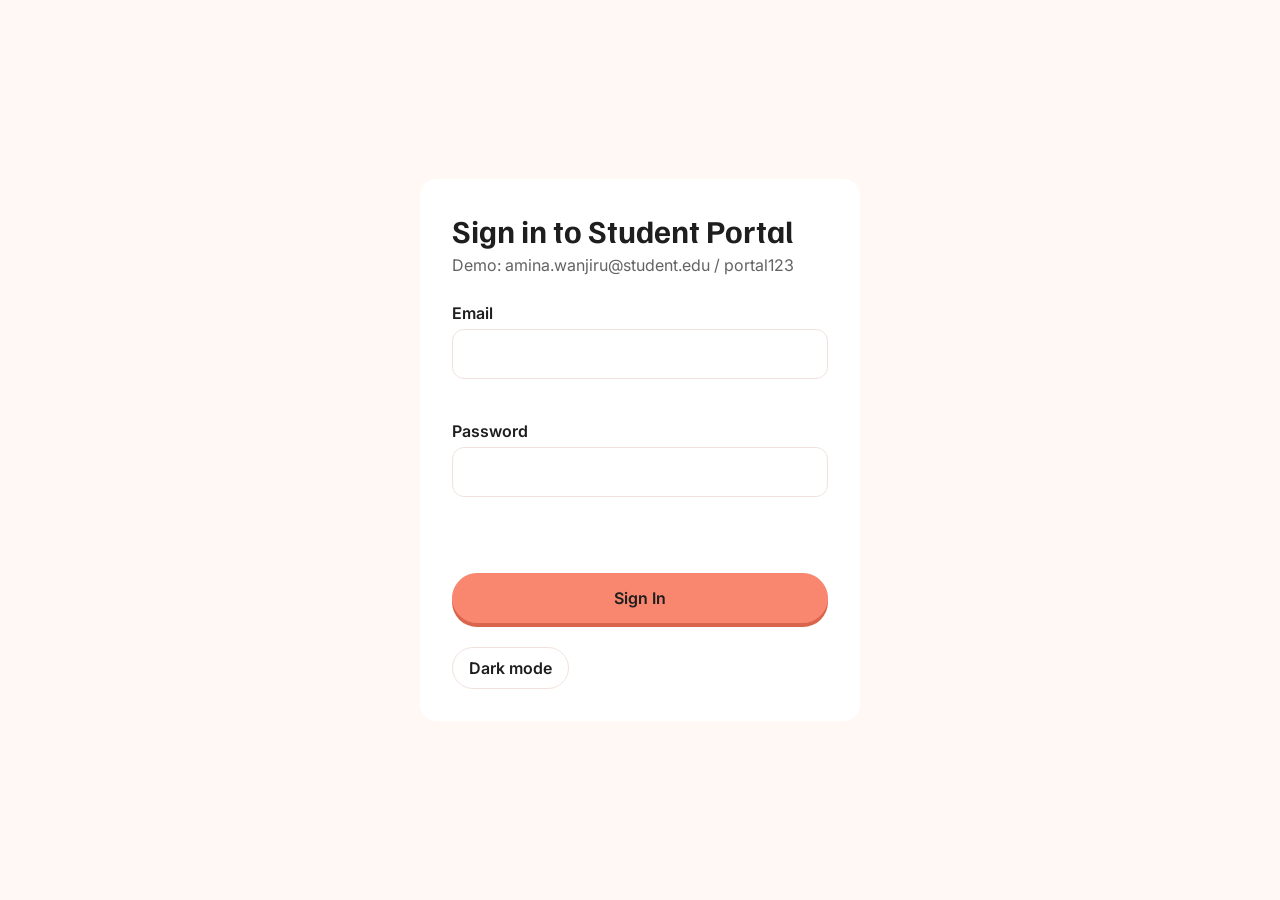
==== dynamic-student-portal/login.html @ c0ee113d "Add dynamic-student-portal project subfolder" ====
<!DOCTYPE html>
<html lang="en">
<head>
  <meta charset="UTF-8">
  <meta name="viewport" content="width=device-width, initial-scale=1">
  <title>Sign in - Student Portal</title>
  <link href="https://fonts.googleapis.com/css2?family=Familjen+Grotesk:wght@600;700&family=Inter:wght@400;500;600&display=swap" rel="stylesheet">
  <link rel="stylesheet" href="css/style.css">
  <link rel="stylesheet" href="css/forms.css">
</head>
<body class="login-page" data-page="login">
  <main class="login-card">
    <h1>Sign in to Student Portal</h1>
    <p class="muted">Demo: amina.wanjiru@student.edu / portal123</p>
    <form class="form" id="login-form" novalidate>
      <div class="field"><label for="email">Email</label><input id="email" name="email" type="email" autocomplete="username"><p class="error" id="email-error"></p></div>
      <div class="field"><label for="password">Password</label><input id="password" name="password" type="password" autocomplete="current-password"><p class="error" id="password-error"></p></div>
      <p class="error" id="login-error" role="alert"></p>
      <button class="btn btn-primary" type="submit">Sign In</button>
    </form>
    <button class="btn" id="theme-toggle" type="button" style="margin-top:var(--s4)">Dark mode</button>
  </main>
  <script src="js/portal-data.js"></script>
  <script src="js/validation.js"></script>
  <script src="js/app.js"></script>
</body>
</html>
---- dynamic-student-portal/css/style.css ----
:root{--ink:#1E1E1E;--muted:#636363;--accent:#F9876F;--accent-hover:#F4694D;--canvas:#FFF8F4;--surface:#FFFFFF;--line:#F1E3DC;--soft:#FDEEE8;--danger:#B3261E;
--s1:4px;--s2:8px;--s3:16px;--s4:24px;--s5:32px;--s6:48px;--r:16px;
--sans:'Inter',system-ui,-apple-system,'Segoe UI',Ubuntu,sans-serif;--head:'Familjen Grotesk','Inter',system-ui,Ubuntu,sans-serif;--mono:ui-monospace,'Ubuntu Mono','DejaVu Sans Mono',monospace}
[data-theme="dark"]{--ink:#F6EDE8;--muted:#B5A9A3;--canvas:#161210;--surface:#211B18;--line:#332B27;--soft:#2C221E;--danger:#FF8A80}
*{box-sizing:border-box;margin:0}
body{font-family:var(--sans);background:var(--canvas);color:var(--ink);line-height:1.5;min-height:100vh;display:flex;flex-direction:column}
h1,h2,h3{font-family:var(--head);font-weight:700;line-height:1.2}
h1{font-size:2rem}h2{font-size:1.25rem}h3{font-size:1rem}
code,.mono{font-family:var(--mono);font-size:.875em}
.muted{color:var(--muted)}
a{color:inherit}
:focus-visible{outline:3px solid var(--accent);outline-offset:2px}
.site-header{display:flex;flex-wrap:wrap;align-items:center;gap:var(--s3);padding:var(--s3) var(--s4);background:var(--surface);border-bottom:1px solid var(--line)}
.brand{font-family:var(--head);font-weight:700;font-size:1.25rem;text-decoration:none;margin-right:auto}
.site-header nav{display:flex;gap:var(--s1);flex-wrap:wrap}
.site-header nav a{padding:var(--s2) var(--s3);border-radius:999px;text-decoration:none;color:var(--muted);font-weight:500}
.site-header nav a:hover{background:var(--soft);color:var(--ink)}
.site-header nav a[aria-current="page"]{background:var(--accent);color:#1E1E1E;font-weight:600}
.tools{display:flex;gap:var(--s2)}
.container{width:100%;max-width:1100px;margin:0 auto;padding:var(--s5) var(--s4);flex:1}
.container>h1{margin-bottom:var(--s1)}
.container>p.muted{margin-bottom:var(--s5)}
.site-footer{padding:var(--s4);text-align:center;color:var(--muted);font-size:.875rem}
.btn{font:inherit;font-weight:600;padding:var(--s2) var(--s3);border-radius:999px;border:1px solid var(--line);background:var(--surface);color:var(--ink);cursor:pointer}
.btn:hover{background:var(--soft)}
.btn-primary{background:var(--accent);border-color:var(--accent);color:#1E1E1E;padding:12px var(--s4);font-size:1rem;box-shadow:0 4px 0 #D9654C;transition:transform .1s,box-shadow .1s}
.btn-primary:hover{background:var(--accent-hover)}
.btn-primary:active{transform:translateY(3px);box-shadow:0 1px 0 #D9654C}
.btn[disabled]{opacity:.5;cursor:not-allowed}
.status{font-size:.875rem;font-weight:600;color:var(--ink);background:var(--soft);padding:2px var(--s2);border-radius:var(--s2)}
.error{color:var(--danger);font-size:.875rem;min-height:1.25rem}
.banner{padding:var(--s3);background:var(--soft);border-radius:var(--r);margin-bottom:var(--s4)}
@media (max-width:640px){.container{padding:var(--s4) var(--s3)}h1{font-size:1.6rem}.site-header{padding:var(--s3)}}
@media (prefers-reduced-motion:reduce){*{transition:none!important}}
---- dynamic-student-portal/css/forms.css ----
.form{display:grid;gap:var(--s3);max-width:440px}
.field{display:grid;gap:var(--s1)}
label{font-weight:600}
input,select,textarea{font:inherit;color:var(--ink);padding:12px var(--s3);border:1.5px solid var(--line);border-radius:12px;background:var(--surface);width:100%}
input:focus,select:focus,textarea:focus{border-color:var(--accent);outline:none;box-shadow:0 0 0 3px rgba(249,135,111,.3)}
input[aria-invalid="true"],select[aria-invalid="true"]{border-color:var(--danger)}
.table-wrap{overflow-x:auto;margin:var(--s3) 0 var(--s5)}
table{width:100%;border-collapse:collapse;min-width:560px}
caption{text-align:left;font-family:var(--head);font-weight:700;font-size:1.25rem;padding-bottom:var(--s3)}
th,td{text-align:left;padding:12px var(--s3)}
thead th{color:var(--muted);font-weight:600;font-size:.875rem;border-bottom:2px solid var(--line)}
tbody tr+tr td{border-top:1px solid var(--line)}
td input[type=number]{width:80px;padding:var(--s2)}
tfoot td{font-weight:700}
.login-page{align-items:center;justify-content:center;padding:var(--s4)}
.login-card{background:var(--surface);border-radius:var(--r);padding:var(--s5);width:100%;max-width:440px}
.login-card h1{margin-bottom:var(--s1)}
.login-card .form{margin-top:var(--s4)}
.profile-head{display:flex;gap:var(--s4);align-items:center;margin-bottom:var(--s5)}
.avatar{width:80px;height:80px;border-radius:50%;background:var(--accent);color:#1E1E1E;display:grid;place-items:center;font-family:var(--head);font-weight:700;font-size:1.75rem}
.details{display:grid;grid-template-columns:repeat(auto-fit,minmax(220px,1fr));gap:var(--s4);margin-bottom:var(--s5)}
.details dt{color:var(--muted);font-size:.875rem}
.details dd{font-weight:600}
.saved{color:var(--ink);font-weight:600;min-height:1.25rem}
.sr{position:absolute;left:-9999px}
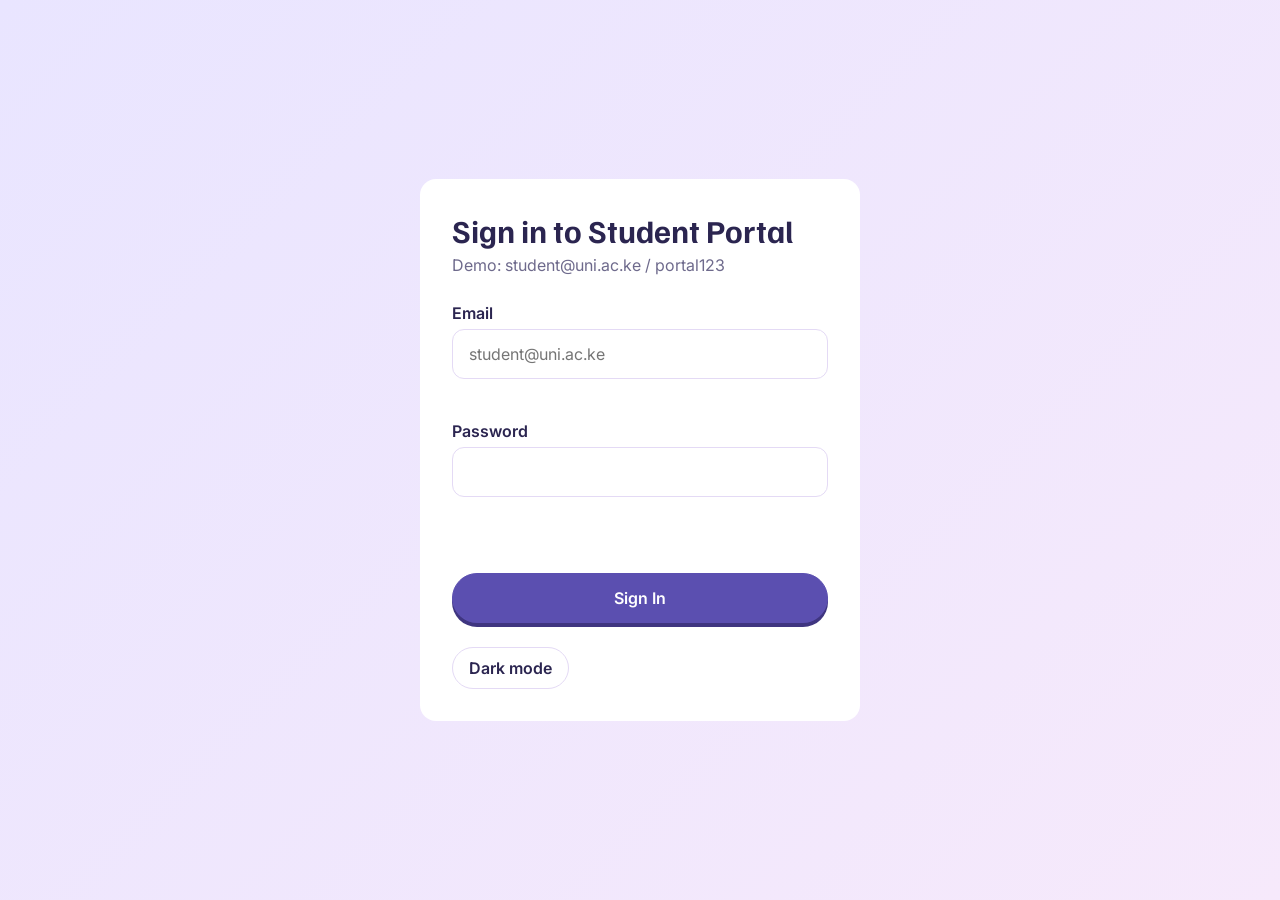
==== commit 332553ca: "Update dynamic-student-portal" ====
--- a/dynamic-student-portal/login.html
+++ b/dynamic-student-portal/login.html
@@ -11,9 +11,9 @@
 <body class="login-page" data-page="login">
   <main class="login-card">
     <h1>Sign in to Student Portal</h1>
-    <p class="muted">Demo: amina.wanjiru@student.edu / portal123</p>
+    <p class="muted">Demo: student@uni.ac.ke / portal123</p>
     <form class="form" id="login-form" novalidate>
-      <div class="field"><label for="email">Email</label><input id="email" name="email" type="email" autocomplete="username"><p class="error" id="email-error"></p></div>
+      <div class="field"><label for="email">Email</label><input id="email" name="email" type="email" placeholder="student@uni.ac.ke" autocomplete="username"><p class="error" id="email-error"></p></div>
       <div class="field"><label for="password">Password</label><input id="password" name="password" type="password" autocomplete="current-password"><p class="error" id="password-error"></p></div>
       <p class="error" id="login-error" role="alert"></p>
       <button class="btn btn-primary" type="submit">Sign In</button>
--- a/dynamic-student-portal/css/style.css
+++ b/dynamic-student-portal/css/style.css
@@ -1,21 +1,23 @@
-:root{--ink:#1E1E1E;--muted:#636363;--accent:#F9876F;--accent-hover:#F4694D;--canvas:#FFF8F4;--surface:#FFFFFF;--line:#F1E3DC;--soft:#FDEEE8;--danger:#B3261E;
+:root{--ink:#2B2550;--muted:#6E6A8C;--accent:#5B4FB0;--accent-hover:#4A3F98;--on-accent:#FFFFFF;--canvas-bg:linear-gradient(135deg,#E9E5FF 0%,#F6E9FB 100%);--surface:#FFFFFF;--line:#E4DAF5;--soft:#EDE6FB;--danger:#B3261E;--brand:#5A4DB2;--on-brand:#FFFFFF;--shadow:#3F3580;
 --s1:4px;--s2:8px;--s3:16px;--s4:24px;--s5:32px;--s6:48px;--r:16px;
 --sans:'Inter',system-ui,-apple-system,'Segoe UI',Ubuntu,sans-serif;--head:'Familjen Grotesk','Inter',system-ui,Ubuntu,sans-serif;--mono:ui-monospace,'Ubuntu Mono','DejaVu Sans Mono',monospace}
-[data-theme="dark"]{--ink:#F6EDE8;--muted:#B5A9A3;--canvas:#161210;--surface:#211B18;--line:#332B27;--soft:#2C221E;--danger:#FF8A80}
+[data-theme="dark"]{--ink:#F3ECFA;--muted:#BBAAD3;--accent:#B983FF;--accent-hover:#C99BFF;--on-accent:#1F1630;--canvas-bg:#2F2540;--surface:#3D3052;--line:#54446E;--soft:#47385F;--danger:#FF8A80;--brand:#241B30;--shadow:#7A4FB5}
 *{box-sizing:border-box;margin:0}
-body{font-family:var(--sans);background:var(--canvas);color:var(--ink);line-height:1.5;min-height:100vh;display:flex;flex-direction:column}
+body{font-family:var(--sans);background:var(--canvas-bg) fixed;color:var(--ink);line-height:1.5;min-height:100vh;display:flex;flex-direction:column}
 h1,h2,h3{font-family:var(--head);font-weight:700;line-height:1.2}
 h1{font-size:2rem}h2{font-size:1.25rem}h3{font-size:1rem}
 code,.mono{font-family:var(--mono);font-size:.875em}
 .muted{color:var(--muted)}
 a{color:inherit}
 :focus-visible{outline:3px solid var(--accent);outline-offset:2px}
-.site-header{display:flex;flex-wrap:wrap;align-items:center;gap:var(--s3);padding:var(--s3) var(--s4);background:var(--surface);border-bottom:1px solid var(--line)}
-.brand{font-family:var(--head);font-weight:700;font-size:1.25rem;text-decoration:none;margin-right:auto}
+.site-header{display:flex;flex-wrap:wrap;align-items:center;gap:var(--s3);padding:var(--s3) var(--s4);background:var(--brand);color:var(--on-brand)}
+.site-header .btn{background:transparent;color:var(--on-brand);border-color:rgba(255,255,255,.4)}
+.site-header .btn:hover{background:rgba(255,255,255,.14)}
+.brand{font-family:var(--head);font-weight:700;font-size:1.25rem;text-decoration:none;margin-right:auto;color:var(--on-brand)}
 .site-header nav{display:flex;gap:var(--s1);flex-wrap:wrap}
-.site-header nav a{padding:var(--s2) var(--s3);border-radius:999px;text-decoration:none;color:var(--muted);font-weight:500}
-.site-header nav a:hover{background:var(--soft);color:var(--ink)}
-.site-header nav a[aria-current="page"]{background:var(--accent);color:#1E1E1E;font-weight:600}
+.site-header nav a{padding:var(--s2) var(--s3);border-radius:999px;text-decoration:none;color:rgba(255,255,255,.75);font-weight:500}
+.site-header nav a:hover{background:rgba(255,255,255,.14);color:var(--on-brand)}
+.site-header nav a[aria-current="page"]{background:var(--on-brand);color:var(--brand);font-weight:600}
 .tools{display:flex;gap:var(--s2)}
 .container{width:100%;max-width:1100px;margin:0 auto;padding:var(--s5) var(--s4);flex:1}
 .container>h1{margin-bottom:var(--s1)}
@@ -23,9 +25,9 @@
 .site-footer{padding:var(--s4);text-align:center;color:var(--muted);font-size:.875rem}
 .btn{font:inherit;font-weight:600;padding:var(--s2) var(--s3);border-radius:999px;border:1px solid var(--line);background:var(--surface);color:var(--ink);cursor:pointer}
 .btn:hover{background:var(--soft)}
-.btn-primary{background:var(--accent);border-color:var(--accent);color:#1E1E1E;padding:12px var(--s4);font-size:1rem;box-shadow:0 4px 0 #D9654C;transition:transform .1s,box-shadow .1s}
+.btn-primary{background:var(--accent);border-color:var(--accent);color:var(--on-accent);padding:12px var(--s4);font-size:1rem;box-shadow:0 4px 0 var(--shadow);transition:transform .1s,box-shadow .1s}
 .btn-primary:hover{background:var(--accent-hover)}
-.btn-primary:active{transform:translateY(3px);box-shadow:0 1px 0 #D9654C}
+.btn-primary:active{transform:translateY(3px);box-shadow:0 1px 0 var(--shadow)}
 .btn[disabled]{opacity:.5;cursor:not-allowed}
 .status{font-size:.875rem;font-weight:600;color:var(--ink);background:var(--soft);padding:2px var(--s2);border-radius:var(--s2)}
 .error{color:var(--danger);font-size:.875rem;min-height:1.25rem}
--- a/dynamic-student-portal/css/forms.css
+++ b/dynamic-student-portal/css/forms.css
@@ -2,7 +2,7 @@
 .field{display:grid;gap:var(--s1)}
 label{font-weight:600}
 input,select,textarea{font:inherit;color:var(--ink);padding:12px var(--s3);border:1.5px solid var(--line);border-radius:12px;background:var(--surface);width:100%}
-input:focus,select:focus,textarea:focus{border-color:var(--accent);outline:none;box-shadow:0 0 0 3px rgba(249,135,111,.3)}
+input:focus,select:focus,textarea:focus{border-color:var(--accent);outline:none;box-shadow:0 0 0 3px rgba(91,79,176,.3)}
 input[aria-invalid="true"],select[aria-invalid="true"]{border-color:var(--danger)}
 .table-wrap{overflow-x:auto;margin:var(--s3) 0 var(--s5)}
 table{width:100%;border-collapse:collapse;min-width:560px}
@@ -17,7 +17,7 @@
 .login-card h1{margin-bottom:var(--s1)}
 .login-card .form{margin-top:var(--s4)}
 .profile-head{display:flex;gap:var(--s4);align-items:center;margin-bottom:var(--s5)}
-.avatar{width:80px;height:80px;border-radius:50%;background:var(--accent);color:#1E1E1E;display:grid;place-items:center;font-family:var(--head);font-weight:700;font-size:1.75rem}
+.avatar{width:80px;height:80px;border-radius:50%;background:var(--accent);color:var(--on-accent);display:grid;place-items:center;font-family:var(--head);font-weight:700;font-size:1.75rem}
 .details{display:grid;grid-template-columns:repeat(auto-fit,minmax(220px,1fr));gap:var(--s4);margin-bottom:var(--s5)}
 .details dt{color:var(--muted);font-size:.875rem}
 .details dd{font-weight:600}
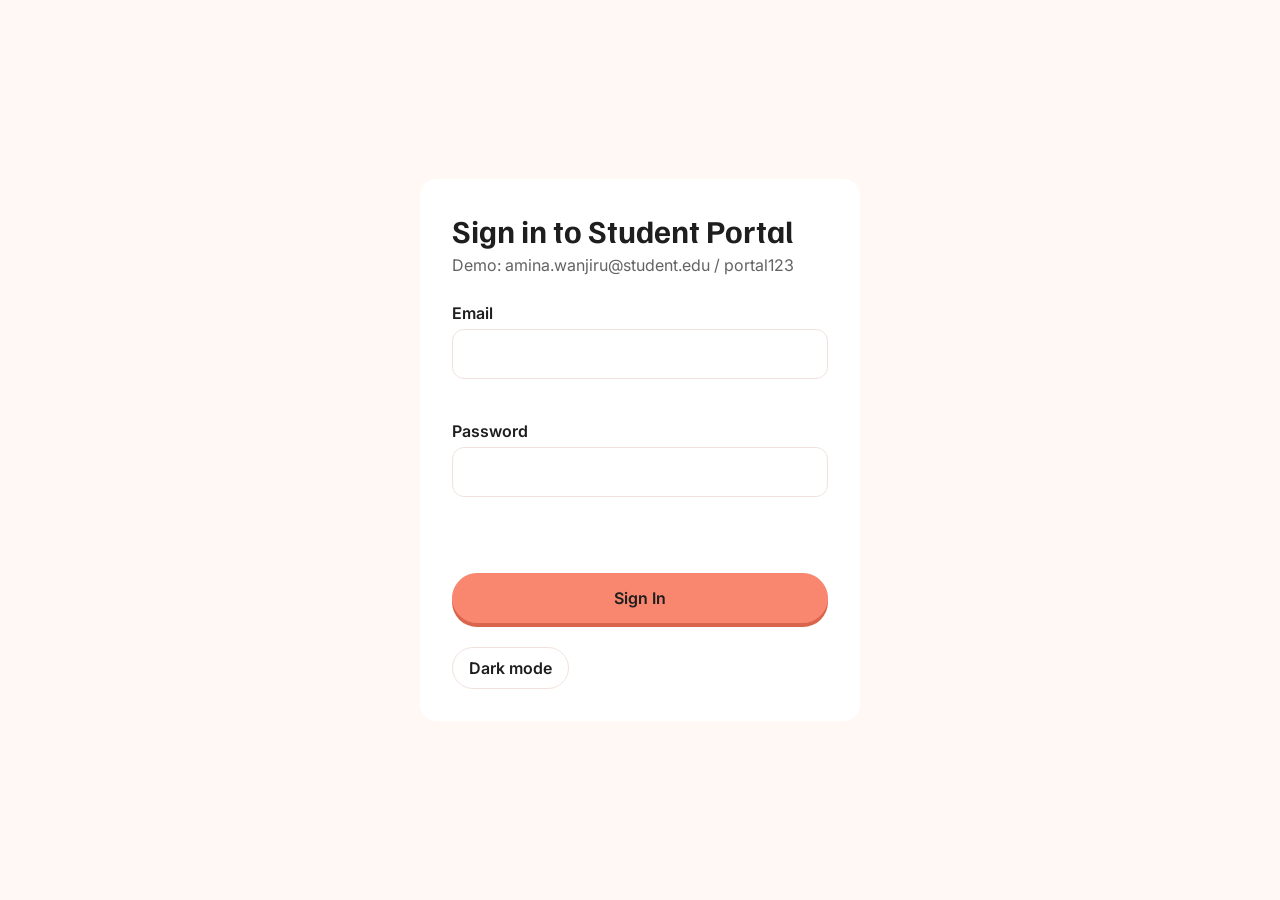
==== commit e1369cd5: "Restore v1 dynamic-student-portal and separate v2 into dynamic-student-portal2" ====
--- a/dynamic-student-portal/login.html
+++ b/dynamic-student-portal/login.html
@@ -11,9 +11,9 @@
 <body class="login-page" data-page="login">
   <main class="login-card">
     <h1>Sign in to Student Portal</h1>
-    <p class="muted">Demo: student@uni.ac.ke / portal123</p>
+    <p class="muted">Demo: amina.wanjiru@student.edu / portal123</p>
     <form class="form" id="login-form" novalidate>
-      <div class="field"><label for="email">Email</label><input id="email" name="email" type="email" placeholder="student@uni.ac.ke" autocomplete="username"><p class="error" id="email-error"></p></div>
+      <div class="field"><label for="email">Email</label><input id="email" name="email" type="email" autocomplete="username"><p class="error" id="email-error"></p></div>
       <div class="field"><label for="password">Password</label><input id="password" name="password" type="password" autocomplete="current-password"><p class="error" id="password-error"></p></div>
       <p class="error" id="login-error" role="alert"></p>
       <button class="btn btn-primary" type="submit">Sign In</button>
--- a/dynamic-student-portal/css/style.css
+++ b/dynamic-student-portal/css/style.css
@@ -1,23 +1,21 @@
-:root{--ink:#2B2550;--muted:#6E6A8C;--accent:#5B4FB0;--accent-hover:#4A3F98;--on-accent:#FFFFFF;--canvas-bg:linear-gradient(135deg,#E9E5FF 0%,#F6E9FB 100%);--surface:#FFFFFF;--line:#E4DAF5;--soft:#EDE6FB;--danger:#B3261E;--brand:#5A4DB2;--on-brand:#FFFFFF;--shadow:#3F3580;
+:root{--ink:#1E1E1E;--muted:#636363;--accent:#F9876F;--accent-hover:#F4694D;--canvas:#FFF8F4;--surface:#FFFFFF;--line:#F1E3DC;--soft:#FDEEE8;--danger:#B3261E;
 --s1:4px;--s2:8px;--s3:16px;--s4:24px;--s5:32px;--s6:48px;--r:16px;
 --sans:'Inter',system-ui,-apple-system,'Segoe UI',Ubuntu,sans-serif;--head:'Familjen Grotesk','Inter',system-ui,Ubuntu,sans-serif;--mono:ui-monospace,'Ubuntu Mono','DejaVu Sans Mono',monospace}
-[data-theme="dark"]{--ink:#F3ECFA;--muted:#BBAAD3;--accent:#B983FF;--accent-hover:#C99BFF;--on-accent:#1F1630;--canvas-bg:#2F2540;--surface:#3D3052;--line:#54446E;--soft:#47385F;--danger:#FF8A80;--brand:#241B30;--shadow:#7A4FB5}
+[data-theme="dark"]{--ink:#F6EDE8;--muted:#B5A9A3;--canvas:#161210;--surface:#211B18;--line:#332B27;--soft:#2C221E;--danger:#FF8A80}
 *{box-sizing:border-box;margin:0}
-body{font-family:var(--sans);background:var(--canvas-bg) fixed;color:var(--ink);line-height:1.5;min-height:100vh;display:flex;flex-direction:column}
+body{font-family:var(--sans);background:var(--canvas);color:var(--ink);line-height:1.5;min-height:100vh;display:flex;flex-direction:column}
 h1,h2,h3{font-family:var(--head);font-weight:700;line-height:1.2}
 h1{font-size:2rem}h2{font-size:1.25rem}h3{font-size:1rem}
 code,.mono{font-family:var(--mono);font-size:.875em}
 .muted{color:var(--muted)}
 a{color:inherit}
 :focus-visible{outline:3px solid var(--accent);outline-offset:2px}
-.site-header{display:flex;flex-wrap:wrap;align-items:center;gap:var(--s3);padding:var(--s3) var(--s4);background:var(--brand);color:var(--on-brand)}
-.site-header .btn{background:transparent;color:var(--on-brand);border-color:rgba(255,255,255,.4)}
-.site-header .btn:hover{background:rgba(255,255,255,.14)}
-.brand{font-family:var(--head);font-weight:700;font-size:1.25rem;text-decoration:none;margin-right:auto;color:var(--on-brand)}
+.site-header{display:flex;flex-wrap:wrap;align-items:center;gap:var(--s3);padding:var(--s3) var(--s4);background:var(--surface);border-bottom:1px solid var(--line)}
+.brand{font-family:var(--head);font-weight:700;font-size:1.25rem;text-decoration:none;margin-right:auto}
 .site-header nav{display:flex;gap:var(--s1);flex-wrap:wrap}
-.site-header nav a{padding:var(--s2) var(--s3);border-radius:999px;text-decoration:none;color:rgba(255,255,255,.75);font-weight:500}
-.site-header nav a:hover{background:rgba(255,255,255,.14);color:var(--on-brand)}
-.site-header nav a[aria-current="page"]{background:var(--on-brand);color:var(--brand);font-weight:600}
+.site-header nav a{padding:var(--s2) var(--s3);border-radius:999px;text-decoration:none;color:var(--muted);font-weight:500}
+.site-header nav a:hover{background:var(--soft);color:var(--ink)}
+.site-header nav a[aria-current="page"]{background:var(--accent);color:#1E1E1E;font-weight:600}
 .tools{display:flex;gap:var(--s2)}
 .container{width:100%;max-width:1100px;margin:0 auto;padding:var(--s5) var(--s4);flex:1}
 .container>h1{margin-bottom:var(--s1)}
@@ -25,9 +23,9 @@
 .site-footer{padding:var(--s4);text-align:center;color:var(--muted);font-size:.875rem}
 .btn{font:inherit;font-weight:600;padding:var(--s2) var(--s3);border-radius:999px;border:1px solid var(--line);background:var(--surface);color:var(--ink);cursor:pointer}
 .btn:hover{background:var(--soft)}
-.btn-primary{background:var(--accent);border-color:var(--accent);color:var(--on-accent);padding:12px var(--s4);font-size:1rem;box-shadow:0 4px 0 var(--shadow);transition:transform .1s,box-shadow .1s}
+.btn-primary{background:var(--accent);border-color:var(--accent);color:#1E1E1E;padding:12px var(--s4);font-size:1rem;box-shadow:0 4px 0 #D9654C;transition:transform .1s,box-shadow .1s}
 .btn-primary:hover{background:var(--accent-hover)}
-.btn-primary:active{transform:translateY(3px);box-shadow:0 1px 0 var(--shadow)}
+.btn-primary:active{transform:translateY(3px);box-shadow:0 1px 0 #D9654C}
 .btn[disabled]{opacity:.5;cursor:not-allowed}
 .status{font-size:.875rem;font-weight:600;color:var(--ink);background:var(--soft);padding:2px var(--s2);border-radius:var(--s2)}
 .error{color:var(--danger);font-size:.875rem;min-height:1.25rem}
--- a/dynamic-student-portal/css/forms.css
+++ b/dynamic-student-portal/css/forms.css
@@ -2,7 +2,7 @@
 .field{display:grid;gap:var(--s1)}
 label{font-weight:600}
 input,select,textarea{font:inherit;color:var(--ink);padding:12px var(--s3);border:1.5px solid var(--line);border-radius:12px;background:var(--surface);width:100%}
-input:focus,select:focus,textarea:focus{border-color:var(--accent);outline:none;box-shadow:0 0 0 3px rgba(91,79,176,.3)}
+input:focus,select:focus,textarea:focus{border-color:var(--accent);outline:none;box-shadow:0 0 0 3px rgba(249,135,111,.3)}
 input[aria-invalid="true"],select[aria-invalid="true"]{border-color:var(--danger)}
 .table-wrap{overflow-x:auto;margin:var(--s3) 0 var(--s5)}
 table{width:100%;border-collapse:collapse;min-width:560px}
@@ -17,7 +17,7 @@
 .login-card h1{margin-bottom:var(--s1)}
 .login-card .form{margin-top:var(--s4)}
 .profile-head{display:flex;gap:var(--s4);align-items:center;margin-bottom:var(--s5)}
-.avatar{width:80px;height:80px;border-radius:50%;background:var(--accent);color:var(--on-accent);display:grid;place-items:center;font-family:var(--head);font-weight:700;font-size:1.75rem}
+.avatar{width:80px;height:80px;border-radius:50%;background:var(--accent);color:#1E1E1E;display:grid;place-items:center;font-family:var(--head);font-weight:700;font-size:1.75rem}
 .details{display:grid;grid-template-columns:repeat(auto-fit,minmax(220px,1fr));gap:var(--s4);margin-bottom:var(--s5)}
 .details dt{color:var(--muted);font-size:.875rem}
 .details dd{font-weight:600}
